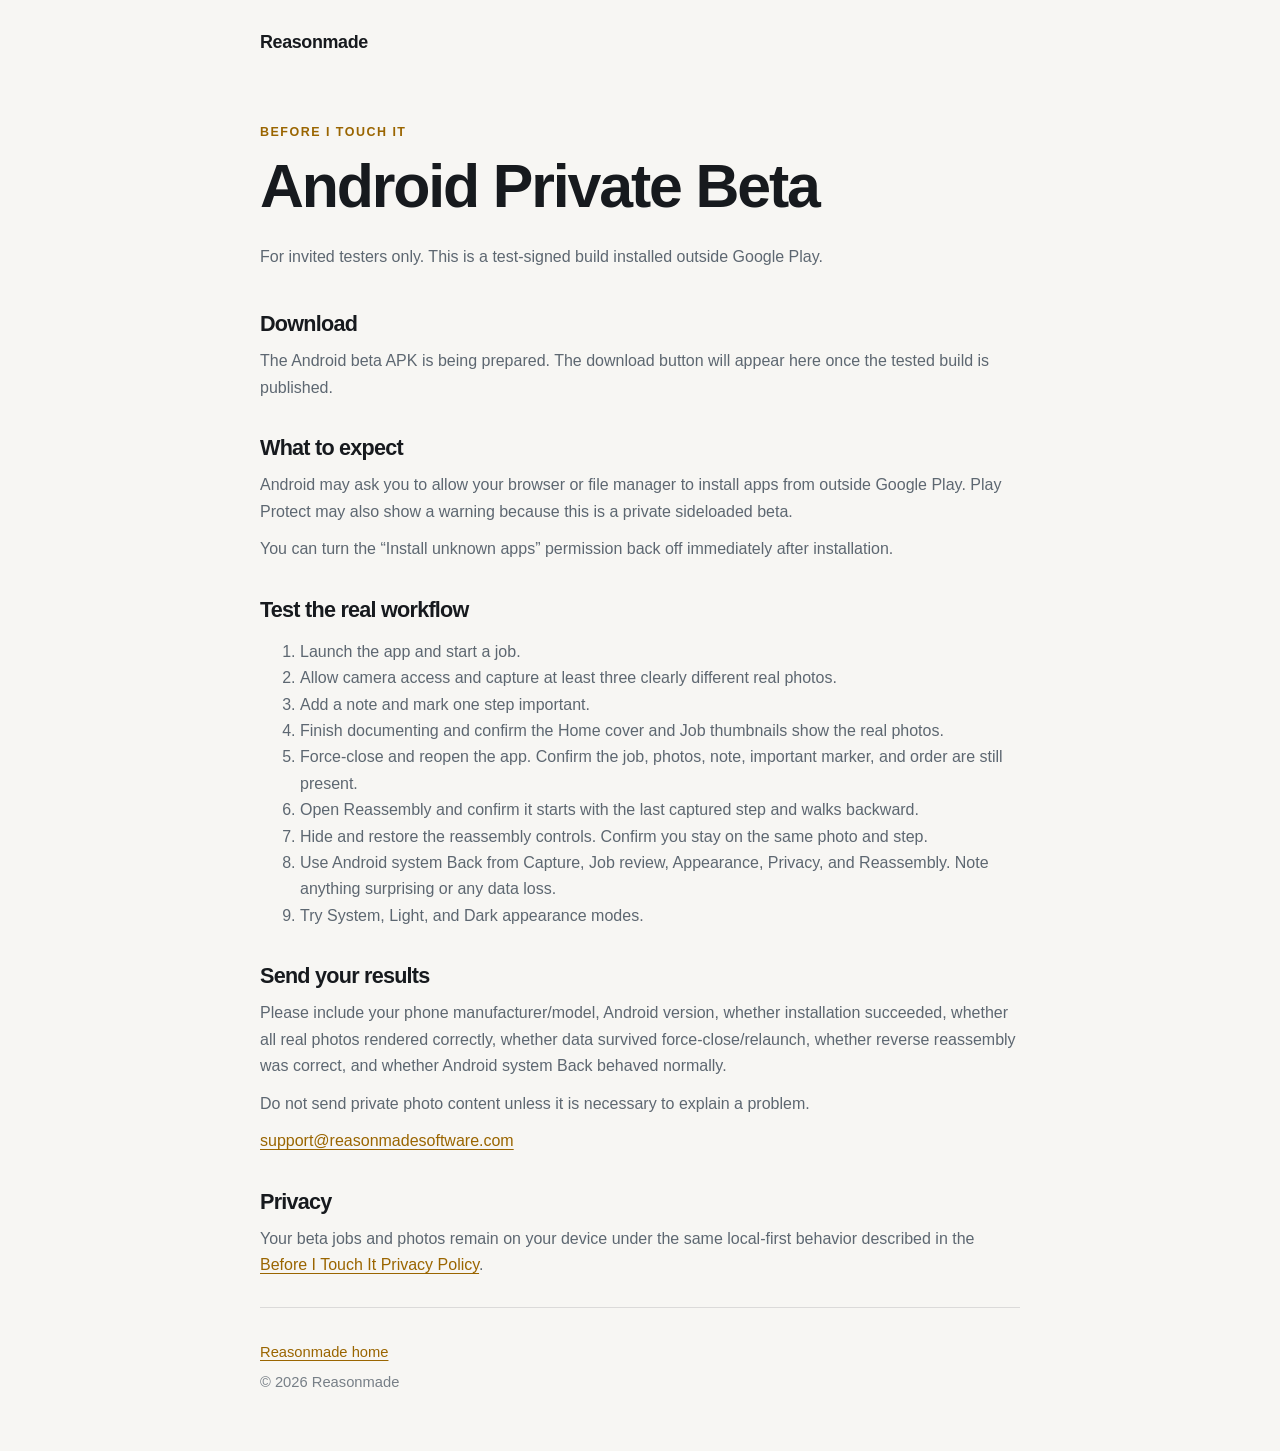
==== beta/android/index.html @ 98d2d571 "site: stage Android private beta instructions" ====
<!doctype html>
<html lang="en">
<head>
  <meta charset="utf-8">
  <meta name="viewport" content="width=device-width, initial-scale=1">
  <title>Android Private Beta — Before I Touch It | Reasonmade</title>
  <meta name="description" content="Private Android beta testing for Before I Touch It by Reasonmade.">
  <meta name="robots" content="noindex,nofollow">
  <link rel="stylesheet" href="/styles.css">
</head>
<body>
  <main class="shell policy">
    <header class="brand">
      <a class="wordmark" href="/" aria-label="Reasonmade home">Reasonmade</a>
    </header>

    <article>
      <p class="eyebrow">BEFORE I TOUCH IT</p>
      <h1>Android Private Beta</h1>
      <p class="meta">For invited testers only. This is a test-signed build installed outside Google Play.</p>

      <section>
        <h2>Download</h2>
        <p>The Android beta APK is being prepared. The download button will appear here once the tested build is published.</p>
      </section>

      <section>
        <h2>What to expect</h2>
        <p>Android may ask you to allow your browser or file manager to install apps from outside Google Play. Play Protect may also show a warning because this is a private sideloaded beta.</p>
        <p>You can turn the “Install unknown apps” permission back off immediately after installation.</p>
      </section>

      <section>
        <h2>Test the real workflow</h2>
        <ol>
          <li>Launch the app and start a job.</li>
          <li>Allow camera access and capture at least three clearly different real photos.</li>
          <li>Add a note and mark one step important.</li>
          <li>Finish documenting and confirm the Home cover and Job thumbnails show the real photos.</li>
          <li>Force-close and reopen the app. Confirm the job, photos, note, important marker, and order are still present.</li>
          <li>Open Reassembly and confirm it starts with the last captured step and walks backward.</li>
          <li>Hide and restore the reassembly controls. Confirm you stay on the same photo and step.</li>
          <li>Use Android system Back from Capture, Job review, Appearance, Privacy, and Reassembly. Note anything surprising or any data loss.</li>
          <li>Try System, Light, and Dark appearance modes.</li>
        </ol>
      </section>

      <section>
        <h2>Send your results</h2>
        <p>Please include your phone manufacturer/model, Android version, whether installation succeeded, whether all real photos rendered correctly, whether data survived force-close/relaunch, whether reverse reassembly was correct, and whether Android system Back behaved normally.</p>
        <p>Do not send private photo content unless it is necessary to explain a problem.</p>
        <p><a href="mailto:support@reasonmadesoftware.com">support@reasonmadesoftware.com</a></p>
      </section>

      <section>
        <h2>Privacy</h2>
        <p>Your beta jobs and photos remain on your device under the same local-first behavior described in the <a href="/privacy/before-i-touch-it/">Before I Touch It Privacy Policy</a>.</p>
      </section>
    </article>

    <footer>
      <p><a href="/">Reasonmade home</a></p>
      <p>© 2026 Reasonmade</p>
    </footer>
  </main>
</body>
</html>
---- styles.css ----
:root {
  color-scheme: light;
  --ink: #171a1e;
  --muted: #5d6771;
  --subtle: #777f87;
  --paper: #f7f6f3;
  --surface: #ffffff;
  --line: rgba(17, 19, 24, 0.12);
  --accent: #9a6500;
  --max: 760px;
}

* { box-sizing: border-box; }

html { font-family: ui-sans-serif, -apple-system, BlinkMacSystemFont, "Segoe UI", sans-serif; }

body {
  margin: 0;
  background: var(--paper);
  color: var(--ink);
  line-height: 1.65;
}

a { color: var(--accent); text-underline-offset: 0.18em; }

a:focus-visible {
  outline: 3px solid #ffbf47;
  outline-offset: 4px;
  border-radius: 4px;
}

.shell {
  width: min(calc(100% - 40px), var(--max));
  margin: 0 auto;
}

.brand {
  padding: 28px 0 64px;
}

.wordmark {
  color: var(--ink);
  text-decoration: none;
  font-size: 1.12rem;
  font-weight: 800;
  letter-spacing: -0.02em;
}

.hero { padding-bottom: 48px; }

.eyebrow,
.kicker {
  margin: 0 0 10px;
  color: var(--accent);
  font-size: 0.78rem;
  font-weight: 800;
  letter-spacing: 0.12em;
}

h1,
h2 {
  margin: 0;
  line-height: 1.15;
  letter-spacing: -0.035em;
}

h1 {
  max-width: 680px;
  font-size: clamp(2.4rem, 8vw, 4.5rem);
}

.policy h1 {
  font-size: clamp(2.35rem, 7vw, 3.8rem);
}

h2 {
  margin-top: 2.2rem;
  font-size: 1.35rem;
}

.lede {
  max-width: 650px;
  margin: 22px 0 0;
  color: var(--muted);
  font-size: 1.15rem;
}

.card {
  margin: 10px 0 64px;
  padding: 28px;
  border: 1px solid var(--line);
  border-radius: 20px;
  background: var(--surface);
}

.card h2 { margin-top: 0; font-size: 1.75rem; }

.card p { color: var(--muted); }

.links { margin-top: 18px; font-weight: 700; }

.policy article {
  padding: 0 0 28px;
}

.policy article > .meta {
  margin: 22px 0 42px;
  color: var(--muted);
}

.policy section p,
.policy section li {
  color: var(--muted);
}

.policy section p {
  margin: 0.7rem 0 0;
}

.policy ul {
  margin: 0.7rem 0 0;
  padding-left: 1.4rem;
}

footer {
  padding: 28px 0 52px;
  border-top: 1px solid var(--line);
  color: var(--subtle);
  font-size: 0.92rem;
}

footer p { margin: 0.3rem 0; }

@media (max-width: 520px) {
  .brand { padding-bottom: 46px; }
  .card { padding: 22px; }
}
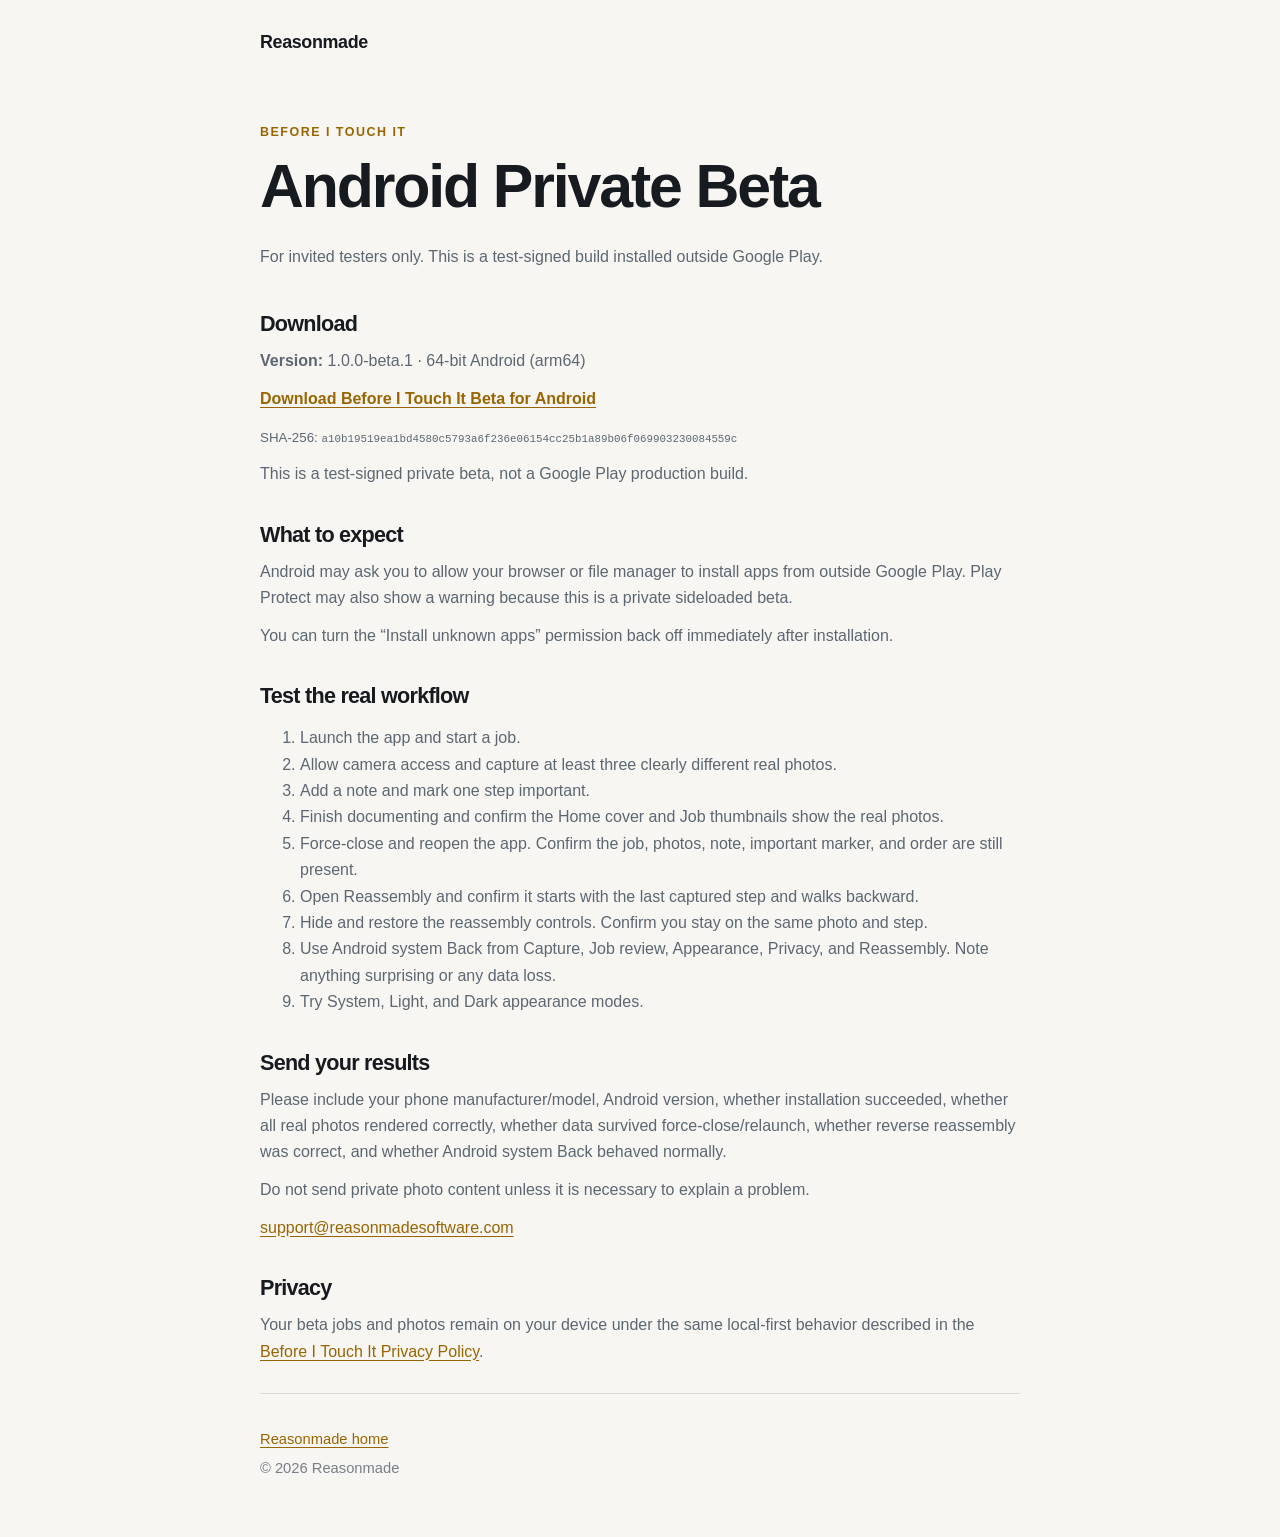
==== commit b1cab7a6: "site: prepare Android beta download link" ====
--- a/beta/android/index.html
+++ b/beta/android/index.html
@@ -21,7 +21,10 @@
 
       <section>
         <h2>Download</h2>
-        <p>The Android beta APK is being prepared. The download button will appear here once the tested build is published.</p>
+        <p><strong>Version:</strong> 1.0.0-beta.1 · 64-bit Android (arm64)</p>
+        <p><a href="/downloads/before-i-touch-it-android-beta-1.0.0-beta.1.apk"><strong>Download Before I Touch It Beta for Android</strong></a></p>
+        <p><small>SHA-256: <code>a10b19519ea1bd4580c5793a6f236e06154cc25b1a89b06f069903230084559c</code></small></p>
+        <p>This is a test-signed private beta, not a Google Play production build.</p>
       </section>
 
       <section>
